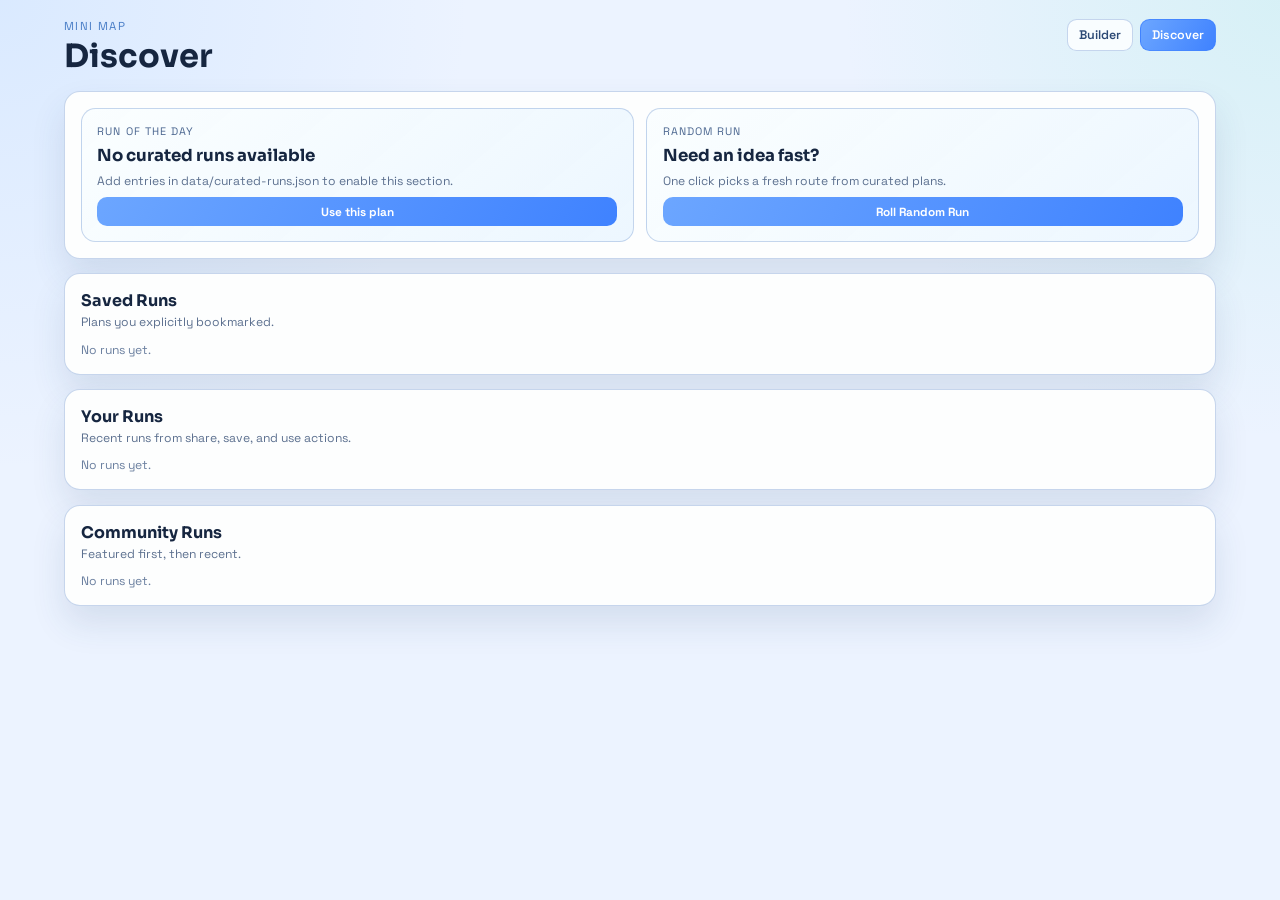
==== discover/index.html @ 69232c2d "first commit" ====
<!doctype html>
<html lang="en">
  <head>
    <meta charset="UTF-8" />
    <meta name="viewport" content="width=device-width, initial-scale=1.0" />
    <title>Mini Map - Discover</title>
    <link rel="preconnect" href="https://fonts.googleapis.com" />
    <link rel="preconnect" href="https://fonts.gstatic.com" crossorigin />
    <link
      href="https://fonts.googleapis.com/css2?family=Space+Grotesk:wght@400;500;600;700&family=Sora:wght@500;600;700&display=swap"
      rel="stylesheet"
    />
    <link rel="stylesheet" href="./discover.css" />
  </head>
  <body>
    <header class="discover-header">
      <div>
        <p class="eyebrow">Mini Map</p>
        <h1>Discover</h1>
      </div>
      <nav class="discover-nav">
        <a href="/">Builder</a>
        <a class="is-active" href="/discover/">Discover</a>
      </nav>
    </header>

    <main class="discover-main">
      <section class="discover-section hero-grid">
        <article class="hero-card" id="run-of-day-card">
          <p class="section-kicker">Run of the Day</p>
          <h2 id="run-of-day-title">Loading daily run...</h2>
          <p id="run-of-day-meta" class="meta-line"></p>
          <button id="use-run-of-day" class="solid-btn" type="button">Use this plan</button>
        </article>

        <article class="hero-card random-card">
          <p class="section-kicker">Random Run</p>
          <h2>Need an idea fast?</h2>
          <p class="meta-line">One click picks a fresh route from curated plans.</p>
          <button id="random-run-btn" class="solid-btn" type="button">Roll Random Run</button>
          <div id="random-preview" class="random-preview hidden"></div>
        </article>
      </section>

      <section class="discover-section">
        <div class="section-head">
          <h2>Saved Runs</h2>
          <p>Plans you explicitly bookmarked.</p>
        </div>
        <div id="saved-runs-list" class="runs-list"></div>
      </section>

      <section class="discover-section">
        <div class="section-head">
          <h2>Your Runs</h2>
          <p>Recent runs from share, save, and use actions.</p>
        </div>
        <div id="history-runs-list" class="runs-list"></div>
      </section>

      <section class="discover-section">
        <div class="section-head">
          <h2>Community Runs</h2>
          <p>Featured first, then recent.</p>
        </div>
        <div id="community-runs-list" class="runs-list"></div>
      </section>
    </main>

    <script src="../config.js"></script>
    <script type="module" src="./discover.js"></script>
  </body>
</html>
---- discover/discover.css ----
* {
  box-sizing: border-box;
}

:root {
  --bg: #ecf3ff;
  --panel: #fdfefe;
  --border: rgba(148, 176, 220, 0.52);
  --text-main: #162640;
  --text-muted: #5c708f;
  --accent: #3f82ff;
  --shadow: 0 18px 34px rgba(40, 71, 118, 0.12);
}

html,
body {
  margin: 0;
  min-height: 100%;
}

body {
  font-family: "Space Grotesk", "Segoe UI", sans-serif;
  color: var(--text-main);
  background:
    radial-gradient(circle at 0% 0%, rgba(145, 196, 255, 0.2), transparent 30%),
    radial-gradient(circle at 100% 0%, rgba(131, 230, 211, 0.2), transparent 28%),
    var(--bg);
}

.hidden {
  display: none !important;
}

.discover-header {
  max-width: 74rem;
  margin: 0 auto;
  padding: 1.2rem 1rem 0.9rem;
  display: flex;
  align-items: flex-start;
  justify-content: space-between;
  gap: 1rem;
}

.eyebrow {
  margin: 0 0 0.2rem;
  color: #4a7ec7;
  font-size: 0.72rem;
  letter-spacing: 0.12em;
  text-transform: uppercase;
}

.discover-header h1 {
  margin: 0;
  font-family: "Sora", sans-serif;
}

.discover-nav {
  display: inline-flex;
  gap: 0.4rem;
}

.discover-nav a {
  text-decoration: none;
  border: 1px solid var(--border);
  color: #2c4975;
  background: rgba(250, 253, 255, 0.95);
  padding: 0.44rem 0.7rem;
  border-radius: 0.6rem;
  font-size: 0.78rem;
  font-weight: 600;
}

.discover-nav a.is-active {
  color: #fff;
  border-color: rgba(63, 130, 255, 0.7);
  background: linear-gradient(120deg, #6ca6ff, #3f82ff);
}

.discover-main {
  max-width: 74rem;
  margin: 0 auto;
  padding: 0 1rem 2rem;
  display: grid;
  gap: 0.9rem;
}

.discover-section {
  border: 1px solid var(--border);
  border-radius: 1rem;
  background: var(--panel);
  box-shadow: var(--shadow);
  padding: 1rem;
}

.hero-grid {
  display: grid;
  gap: 0.8rem;
  grid-template-columns: repeat(2, minmax(0, 1fr));
}

.hero-card {
  border: 1px solid rgba(145, 176, 220, 0.5);
  border-radius: 0.9rem;
  background: linear-gradient(140deg, rgba(250, 254, 255, 0.95), rgba(235, 246, 255, 0.92));
  padding: 0.95rem;
  display: grid;
  gap: 0.45rem;
}

.section-kicker {
  margin: 0;
  font-size: 0.68rem;
  text-transform: uppercase;
  letter-spacing: 0.1em;
  color: #4c6790;
}

.hero-card h2 {
  margin: 0;
  font-family: "Sora", sans-serif;
  font-size: 1.04rem;
}

.meta-line {
  margin: 0;
  font-size: 0.76rem;
  color: var(--text-muted);
  line-height: 1.35;
}

.random-preview {
  border-top: 1px solid rgba(156, 182, 221, 0.5);
  margin-top: 0.2rem;
  padding-top: 0.5rem;
  display: grid;
  gap: 0.4rem;
}

.section-head h2 {
  margin: 0;
  font-family: "Sora", sans-serif;
  font-size: 1rem;
}

.section-head p {
  margin: 0.2rem 0 0;
  font-size: 0.76rem;
  color: var(--text-muted);
}

.runs-list {
  margin-top: 0.7rem;
  display: grid;
  gap: 0.56rem;
}

.run-card {
  border: 1px solid rgba(160, 187, 225, 0.58);
  border-radius: 0.86rem;
  background: #fff;
  padding: 0.72rem;
  display: grid;
  gap: 0.38rem;
}

.run-top {
  display: flex;
  justify-content: space-between;
  gap: 0.65rem;
}

.run-top h3 {
  margin: 0;
  font-size: 0.95rem;
}

.run-vibe {
  margin: 0;
  color: var(--text-muted);
  font-size: 0.74rem;
}

.run-stats {
  margin: 0;
  color: #37557f;
  font-size: 0.74rem;
}

.run-actions {
  margin-top: 0.12rem;
  display: flex;
  gap: 0.38rem;
  flex-wrap: wrap;
}

.solid-btn,
.ghost-btn {
  border-radius: 0.62rem;
  border: none;
  font: inherit;
  font-size: 0.74rem;
  font-weight: 700;
  cursor: pointer;
}

.solid-btn {
  color: #fff;
  background: linear-gradient(120deg, #6ca6ff, #3f82ff);
  padding: 0.43rem 0.7rem;
}

.ghost-btn {
  color: #31517e;
  border: 1px solid rgba(152, 179, 220, 0.64);
  background: rgba(248, 252, 255, 0.95);
  padding: 0.4rem 0.66rem;
  font-weight: 600;
}

.empty-line {
  margin: 0;
  color: #6a7f9f;
  font-size: 0.76rem;
}

@media (max-width: 900px) {
  .hero-grid {
    grid-template-columns: 1fr;
  }

  .discover-header {
    flex-direction: column;
  }
}
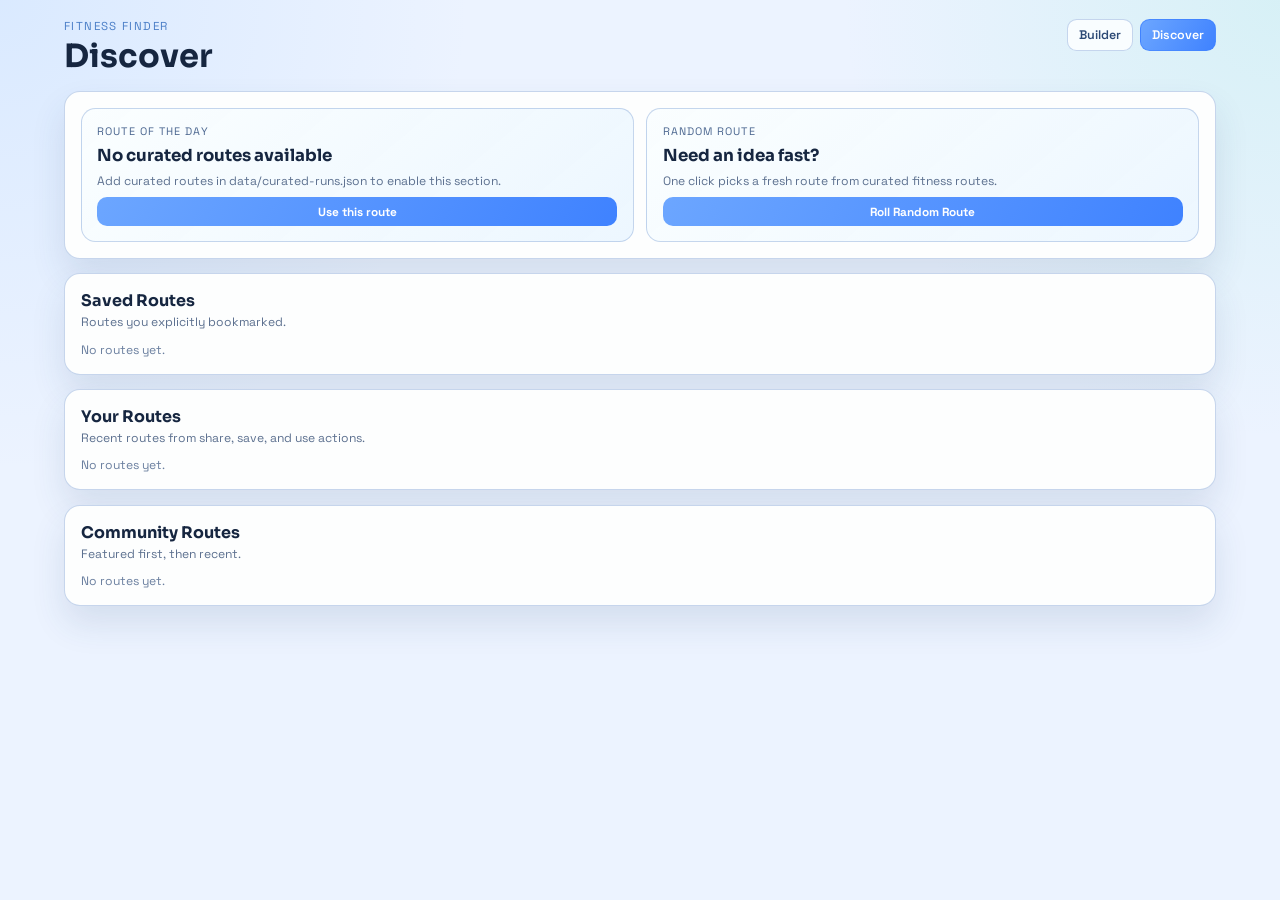
==== commit 02a63696: "Pivot app to fitness location finder MVP Co-authored-by: Jack Babcock <jbabcock18@users.noreply.gith" ====
--- a/discover/index.html
+++ b/discover/index.html
@@ -3,7 +3,7 @@
   <head>
     <meta charset="UTF-8" />
     <meta name="viewport" content="width=device-width, initial-scale=1.0" />
-    <title>Mini Map - Discover</title>
+    <title>Fitness Finder - Discover</title>
     <link rel="preconnect" href="https://fonts.googleapis.com" />
     <link rel="preconnect" href="https://fonts.gstatic.com" crossorigin />
     <link
@@ -15,7 +15,7 @@
   <body>
     <header class="discover-header">
       <div>
-        <p class="eyebrow">Mini Map</p>
+        <p class="eyebrow">Fitness Finder</p>
         <h1>Discover</h1>
       </div>
       <nav class="discover-nav">
@@ -27,40 +27,40 @@
     <main class="discover-main">
       <section class="discover-section hero-grid">
         <article class="hero-card" id="run-of-day-card">
-          <p class="section-kicker">Run of the Day</p>
-          <h2 id="run-of-day-title">Loading daily run...</h2>
+          <p class="section-kicker">Route of the Day</p>
+          <h2 id="run-of-day-title">Loading daily route...</h2>
           <p id="run-of-day-meta" class="meta-line"></p>
-          <button id="use-run-of-day" class="solid-btn" type="button">Use this plan</button>
+          <button id="use-run-of-day" class="solid-btn" type="button">Use this route</button>
         </article>
 
         <article class="hero-card random-card">
-          <p class="section-kicker">Random Run</p>
+          <p class="section-kicker">Random Route</p>
           <h2>Need an idea fast?</h2>
-          <p class="meta-line">One click picks a fresh route from curated plans.</p>
-          <button id="random-run-btn" class="solid-btn" type="button">Roll Random Run</button>
+          <p class="meta-line">One click picks a fresh route from curated fitness routes.</p>
+          <button id="random-run-btn" class="solid-btn" type="button">Roll Random Route</button>
           <div id="random-preview" class="random-preview hidden"></div>
         </article>
       </section>
 
       <section class="discover-section">
         <div class="section-head">
-          <h2>Saved Runs</h2>
-          <p>Plans you explicitly bookmarked.</p>
+          <h2>Saved Routes</h2>
+          <p>Routes you explicitly bookmarked.</p>
         </div>
         <div id="saved-runs-list" class="runs-list"></div>
       </section>
 
       <section class="discover-section">
         <div class="section-head">
-          <h2>Your Runs</h2>
-          <p>Recent runs from share, save, and use actions.</p>
+          <h2>Your Routes</h2>
+          <p>Recent routes from share, save, and use actions.</p>
         </div>
         <div id="history-runs-list" class="runs-list"></div>
       </section>
 
       <section class="discover-section">
         <div class="section-head">
-          <h2>Community Runs</h2>
+          <h2>Community Routes</h2>
           <p>Featured first, then recent.</p>
         </div>
         <div id="community-runs-list" class="runs-list"></div>
